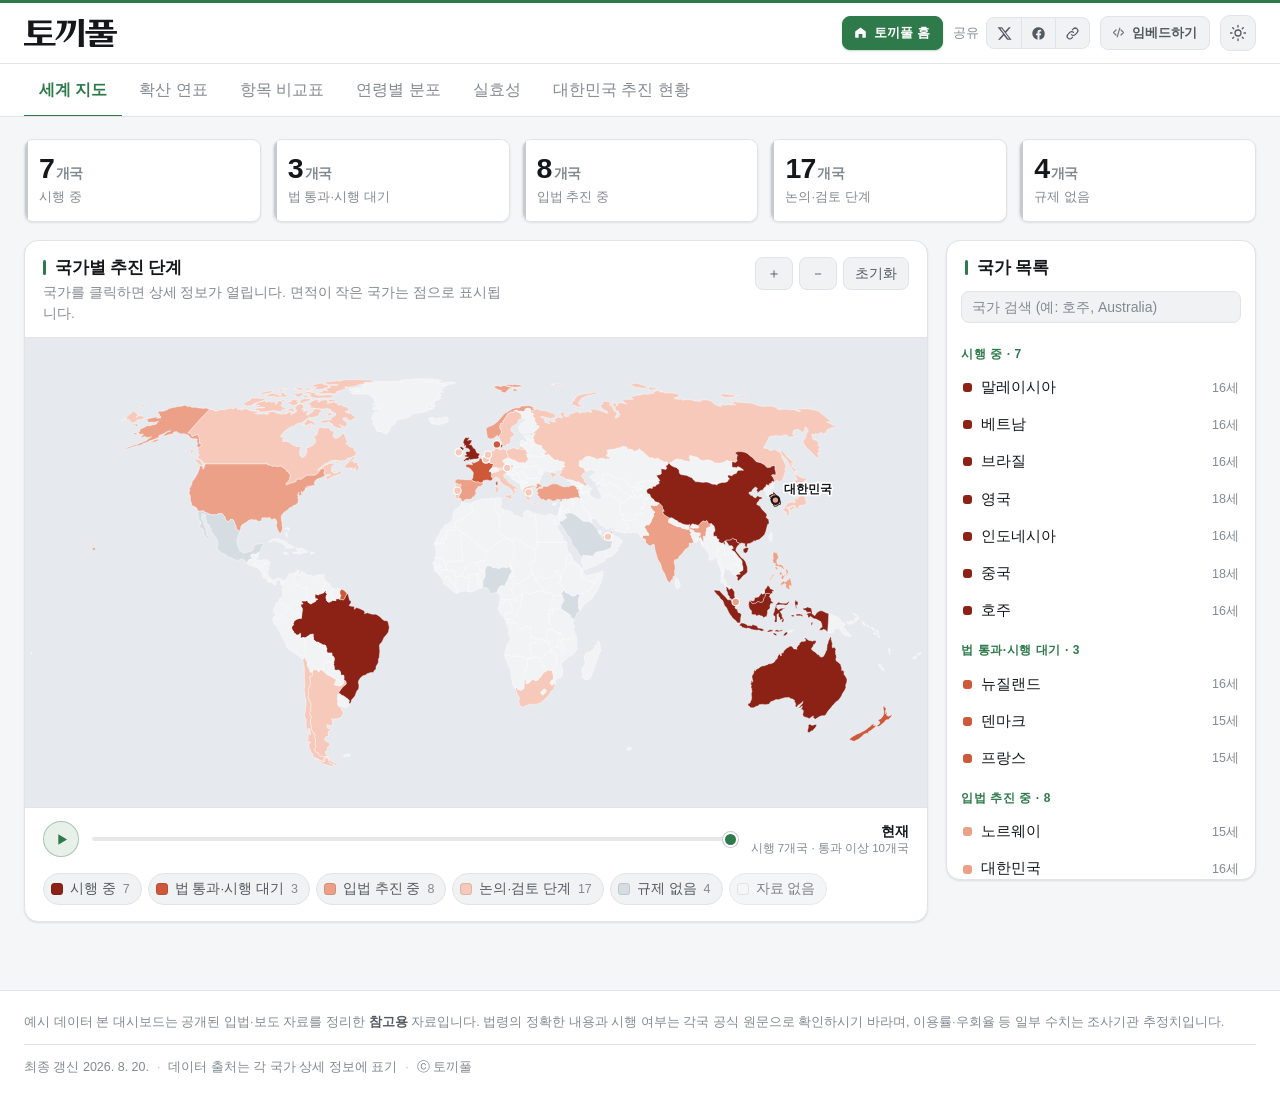
==== index.html @ 946ac2a4 "Initial commit" ====
<!doctype html>
<html lang="ko" data-theme="auto">
<head>
<meta charset="utf-8">
<meta name="viewport" content="width=device-width, initial-scale=1, viewport-fit=cover">
<title>SNS 금지법 전 세계 추진 현황 · 토끼풀</title>
<meta name="description" content="청소년 소셜미디어 이용 규제(SNS 금지법)의 국가별 추진 현황을 지도·연표·비교표로 정리한 인터랙티브 대시보드">
<link rel="icon" type="image/jpeg" href="assets/favicon.jpeg">
<link rel="apple-touch-icon" href="assets/favicon.jpeg">
<link rel="stylesheet" href="css/style.css?v=1">
<script>
/* 화면 깜빡임 방지 — 첫 페인트 전에 임베드·테마 속성을 결정합니다. */
(function(){
  var p = new URLSearchParams(location.search), r = document.documentElement;
  if (p.get('embed') === '1' || p.has('tab') || p.has('tabs')) {
    r.setAttribute('data-embed','');
    if (p.has('country')) r.setAttribute('data-embed-view','country');
  }
  var t = p.get('theme');
  if (t === 'light' || t === 'dark') r.setAttribute('data-theme', t);
  else { try { var sv = localStorage.getItem('snsban:theme'); if (sv) r.setAttribute('data-theme', sv); } catch(e){} }
})();
</script>
</head>
<body>

<!-- ───────────────── 헤더: 로고 + 디스클레이머만 ───────────────── -->
<header class="site-header">
  <div class="header-inner">
    <a class="brand" href="./" aria-label="토끼풀 홈">
      <!-- logo:start -->
        <svg class="brand-logo" viewBox="0 0 339.73 102.37" fill="currentColor" role="img" aria-label="토끼풀" focusable="false">
<path d="M120.83,6.29h36.46c-.08,2-.28,4.42-.59,7.28-.31,2.86-.67,5.37-1.06,7.55-.31,2.27-.76,4.67-1.35,7.21-.59,2.54-1.28,4.99-2.06,7.35-.79,2.54-1.75,4.99-2.88,7.35-1.14,2.36-2.25,4.44-3.35,6.26-1.25,2-2.65,3.97-4.17,5.92-1.53,1.95-2.96,3.61-4.29,4.97-1.33,1.45-2.86,2.99-4.59,4.63-1.72,1.63-3.37,3.08-4.94,4.35-1.49,1.18-3.27,2.61-5.35,4.28-2.08,1.68-4.02,3.15-5.82,4.42l-2.47-3.67c1.25-1.36,2.51-2.86,3.76-4.49,1.25-1.63,2.39-3.08,3.41-4.35,1.02-1.36,2.02-2.81,3-4.35.98-1.54,1.98-3.13,3-4.76,1.02-1.81,2-3.76,2.94-5.85.94-2.09,1.72-3.85,2.35-5.31.63-1.54,1.18-3.13,1.65-4.76.47-1.63.9-3.31,1.29-5.03.39-1.54.72-3.17,1-4.9.27-1.72.49-3.26.65-4.63.16-1.54.31-3.15.47-4.83.16-1.68.27-3.29.35-4.83h-17.4V6.29ZM158.93,6.29h32.22c-.16,2.63-.43,5.56-.82,8.77-.39,3.22-.79,6.05-1.18,8.5-.55,2.99-1.22,6.03-2,9.11-.78,3.08-1.57,5.62-2.35,7.62-.94,2.72-2.02,5.33-3.23,7.82-1.22,2.5-2.41,4.74-3.59,6.73-1.33,2.27-2.92,4.6-4.76,7.01-1.84,2.4-3.55,4.47-5.12,6.19-1.8,1.82-3.59,3.54-5.35,5.17-1.76,1.63-3.51,3.18-5.23,4.63-1.8,1.45-3.71,2.97-5.7,4.56-2,1.59-3.78,2.88-5.35,3.88l-2.71-3.95c1.25-1.27,2.59-2.77,4-4.49,1.41-1.72,2.66-3.27,3.76-4.63,1.1-1.45,2.21-3.01,3.35-4.69,1.14-1.68,2.21-3.38,3.23-5.1,1.02-1.63,2.18-3.72,3.47-6.26,1.29-2.54,2.37-4.81,3.23-6.8.71-1.72,1.53-3.99,2.47-6.8.94-2.81,1.61-5.08,2-6.8.39-1.72.8-3.83,1.23-6.33.43-2.49.69-4.33.76-5.51.16-1.18.27-2.56.35-4.15.08-1.59.16-3.15.24-4.69h-12.94V6.29ZM200.44,75.63c.08-8.2.12-16.35.12-24.45s-.04-16.25-.12-24.45c-.08-8.2-.2-16.54-.35-25.02V0h18.82v1.72c-.16,8.48-.28,16.82-.35,25.02-.08,8.2-.12,16.35-.12,24.45s.04,16.25.12,24.45c.08,8.2.19,16.54.35,25.02v1.72h-18.82v-1.72c.16-8.48.27-16.82.35-25.02Z"/>
  <path d="M115.2,87.31v9.75H0v-9.75h47.76v-1.62c.08-1.08.14-2.71.18-4.87.04-2.17.06-3.93.06-5.28s-.02-2.66-.06-3.93c-.04-1.26-.1-2.44-.18-3.52v-1.62h-25.08c-1.04,0-2.04-.16-3-.47-.96-.32-1.76-.65-2.4-1.02-.56-.45-1.08-1.06-1.56-1.83-.48-.77-.68-1.74-.6-2.91.08-2.07.16-6.34.24-12.79.08-6.45.12-11.39.12-14.83s-.04-8.24-.12-14.15c-.08-5.91-.16-9.68-.24-11.3v-1.35h85.68v9.75H34.8v14.89h65.04v9.48H34.8v16.79h67.68v9.75h-35.52v1.62c-.08,1.08-.14,2.26-.18,3.52-.04,1.27-.06,2.57-.06,3.93s.02,3.11.06,5.28c.04,2.17.1,3.79.18,4.87v1.62h48.24Z"/>
  <path d="M326.54,28.89h-15.12c-.08-1.59-.14-3.13-.18-4.63-.04-1.49-.06-2.9-.06-4.21s.02-2.55.06-3.72c.04-1.17.1-2.5.18-4h14.16V3.09h-86.88v9.25h14.16c.08,1.5.14,2.83.18,4,.04,1.17.06,2.41.06,3.72s-.02,2.71-.06,4.21c-.04,1.5-.1,3.04-.18,4.63h-15.12v9.25h88.8v-9.25ZM292.15,24.26c-.04,1.5-.1,3.04-.18,4.63h-19.68c-.08-1.59-.14-3.13-.18-4.63-.04-1.49-.06-2.9-.06-4.21s.02-2.55.06-3.72c.04-1.17.1-2.5.18-4h19.68c.08,1.5.14,2.83.18,4,.04,1.17.06,2.41.06,3.72s-.02,2.71-.06,4.21Z"/>
  <path d="M339.73,53.85v-9.53h-115.2v9.53h47.52v7.57h-32.52v9.25h64.92v6.17h-64.32v1.4c.08,1.59.14,3.32.18,5.19.04,1.87.06,3.37.06,4.49s-.02,2.36-.06,3.72c-.04,1.36-.1,2.78-.18,4.28-.08,1.12.08,2.1.48,2.95.4.84.92,1.54,1.56,2.1.64.47,1.4.82,2.28,1.05.88.23,1.68.35,2.4.35h79.68v-9.54h-66.72v-7.01h64.32v-1.4c-.08-1.87-.14-3.9-.18-6.1-.04-2.2-.06-3.9-.06-5.12,0-1.31.02-2.92.06-4.84.04-1.91.1-3.76.18-5.54v-1.4h-32.4v-7.57h48Z"/>
</svg>
        <!-- logo:end -->
    </a>

    <div class="header-tools">
      <a class="header-action" id="homeLink" href="#" target="_blank" rel="noopener" title="토끼풀 홈페이지">
        <svg viewBox="0 0 24 24" aria-hidden="true"><path d="M3.5 10.5 12 4l8.5 6.5V19a1.5 1.5 0 0 1-1.5 1.5h-4v-6h-6v6H5A1.5 1.5 0 0 1 3.5 19v-8.5Z"/></svg>
        토끼풀 홈
      </a>
      <div class="header-share" id="headerShare"></div>
      <a class="header-action" id="embedLink" href="embed.html" title="기사에 넣을 임베드 코드 만들기">
        <svg viewBox="0 0 24 24" aria-hidden="true"><path d="M8 8 4 12l4 4M16 8l4 4-4 4M14 5l-4 14"/></svg>
        임베드하기
      </a>
      <button class="theme-toggle" id="themeToggle" type="button" aria-label="밝게/어둡게 전환" title="밝게/어둡게 전환">
        <svg viewBox="0 0 24 24" aria-hidden="true"><path class="ico-sun" d="M12 4V2m0 20v-2m8-8h2M2 12h2m13.66-5.66 1.41-1.41M4.93 19.07l1.41-1.41m11.32 0 1.41 1.41M4.93 4.93l1.41 1.41M16 12a4 4 0 1 1-8 0 4 4 0 0 1 8 0Z"/><path class="ico-moon" d="M20 14.5A8 8 0 0 1 9.5 4 8.5 8.5 0 1 0 20 14.5Z"/></svg>
      </button>
    </div>
  </div>
</header>

<!-- ───────────────── 탭 6개 ───────────────── -->
<nav class="tabs" role="tablist" aria-label="주요 보기">
  <div class="tabs-inner">
    <button class="tab is-active" role="tab" aria-selected="true"  aria-controls="panel-map"      id="tab-map"      data-tab="map">세계 지도</button>
    <button class="tab" role="tab" aria-selected="false" aria-controls="panel-timeline" id="tab-timeline" data-tab="timeline">확산 연표</button>
    <button class="tab" role="tab" aria-selected="false" aria-controls="panel-table"    id="tab-table"    data-tab="table">항목 비교표</button>
    <button class="tab" role="tab" aria-selected="false" aria-controls="panel-age"      id="tab-age"      data-tab="age">연령별 분포</button>
    <button class="tab" role="tab" aria-selected="false" aria-controls="panel-efficacy" id="tab-efficacy" data-tab="efficacy">실효성</button>
    <button class="tab" role="tab" aria-selected="false" aria-controls="panel-korea"    id="tab-korea"    data-tab="korea">대한민국 추진 현황</button>
  </div>
</nav>

<main id="main">

  <!-- 1. 세계 지도 -->
  <section class="panel is-active" id="panel-map" role="tabpanel" aria-labelledby="tab-map">
    <div class="stat-row" id="mapStats"></div>

    <div class="map-layout">
      <div class="card map-card">
        <div class="card-head">
          <div>
            <h2 class="card-title">국가별 추진 단계</h2>
            <p class="card-sub">국가를 클릭하면 상세 정보가 열립니다. 면적이 작은 국가는 점으로 표시됩니다.</p>
          </div>
          <div class="map-tools">
            <button class="btn-ghost" id="mapZoomIn"  type="button" aria-label="확대">＋</button>
            <button class="btn-ghost" id="mapZoomOut" type="button" aria-label="축소">－</button>
            <button class="btn-ghost" id="mapReset"   type="button">초기화</button>
          </div>
        </div>
        <div class="map-wrap" id="mapWrap">
          <svg id="worldMap" role="img" aria-label="SNS 규제 추진 현황 세계 지도"></svg>
          <div class="map-tooltip" id="mapTooltip" hidden></div>
          <div class="map-loading" id="mapLoading">지도를 불러오는 중…</div>
        </div>
        <div class="map-player" id="mapPlayer" hidden>
          <button class="play-btn" id="mapPlay" type="button" aria-label="확산 과정 재생">
            <svg class="ico-play" viewBox="0 0 24 24" aria-hidden="true"><path d="M8 5.5v13l11-6.5z"/></svg>
            <svg class="ico-pause" viewBox="0 0 24 24" aria-hidden="true"><path d="M8 5.5h3.2v13H8zM12.8 5.5H16v13h-3.2z"/></svg>
          </button>
          <input type="range" id="mapTime" min="0" max="1" step="1" value="1" aria-label="시점 이동">
          <div class="map-time">
            <span class="map-time-label" id="mapTimeLabel"></span>
            <span class="map-time-count" id="mapTimeCount"></span>
          </div>
        </div>
        <div class="legend" id="mapLegend"></div>
      </div>

      <aside class="card side-card">
        <div class="card-head"><h2 class="card-title">국가 목록</h2></div>
        <div class="side-search">
          <input type="search" id="countrySearch" placeholder="국가 검색 (예: 호주, Australia)" aria-label="국가 검색">
        </div>
        <div class="side-list" id="countryList"></div>
      </aside>
    </div>
  </section>

  <!-- 2. 확산 연표 -->
  <section class="panel" id="panel-timeline" role="tabpanel" aria-labelledby="tab-timeline" hidden>
    <div class="card">
      <div class="card-head">
        <div>
          <h2 class="card-title">확산 연표</h2>
          <p class="card-sub">항목을 클릭하면 해당 국가의 상세 정보가 열립니다.</p>
        </div>
        <div class="filter-chips" id="timelineFilters"></div>
      </div>
      <div class="timeline" id="timelineList"></div>
    </div>
  </section>

  <!-- 3. 항목 비교표 -->
  <section class="panel" id="panel-table" role="tabpanel" aria-labelledby="tab-table" hidden>
    <div class="card">
      <div class="card-head">
        <div>
          <h2 class="card-title">항목 비교표</h2>
          <p class="card-sub">열 제목을 클릭하면 정렬됩니다. 행을 클릭하면 상세 정보가 열립니다.</p>
        </div>
        <div class="table-tools">
          <input type="search" id="tableSearch" placeholder="검색" aria-label="표 검색">
          <select id="tableContinent" aria-label="대륙 필터"></select>
          <select id="tableStatus" aria-label="추진 상황 필터"></select>
          <button class="btn-ghost" id="csvExport" type="button">CSV 내려받기</button>
        </div>
      </div>
      <div class="table-scroll">
        <table class="cmp-table" id="cmpTable">
          <thead></thead><tbody></tbody>
        </table>
      </div>
      <p class="table-foot" id="tableFoot"></p>
    </div>
  </section>

  <!-- 4. 연령별 분포 -->
  <section class="panel" id="panel-age" role="tabpanel" aria-labelledby="tab-age" hidden>
    <div class="card">
      <div class="card-head">
        <div>
          <h2 class="card-title">연령 기준별 국가 분포</h2>
          <p class="card-sub">각 국가가 채택(또는 추진)하는 최소 연령 기준. 칸의 색은 추진 단계이며, 클릭하면 상세 정보가 열립니다.</p>
        </div>
      </div>
      <div class="age-scroll"><div class="age-stack" id="ageStack"></div></div>
      <div class="legend" id="ageLegend"></div>
    </div>
  </section>

  <!-- 5. 실효성 -->
  <section class="panel" id="panel-efficacy" role="tabpanel" aria-labelledby="tab-efficacy" hidden>
    <div class="grid-2">
      <div class="card">
        <div class="card-head">
          <div>
            <h2 class="card-title">규제 대상 연령대의 우회 이용 추정 비율</h2>
            <p class="card-sub">VPN·연령 허위 입력·타인 계정 등으로 규제를 우회해 계속 이용하는 비율(설문 추정)</p>
          </div>
        </div>
        <div class="chart-wrap chart-bypass"><svg id="bypassChart" role="img" aria-label="국가별 우회 이용 비율"></svg></div>
      </div>
      <div class="card">
        <div class="card-head">
          <div>
            <h2 class="card-title">시행 전후 이용률 변화</h2>
            <p class="card-sub">규제 대상 연령대의 SNS 이용률(%). 왼쪽 점이 시행 전, 오른쪽 점이 시행 후.</p>
          </div>
        </div>
        <div class="chart-wrap chart-dumbbell"><svg id="dumbbellChart" role="img" aria-label="시행 전후 이용률 변화"></svg></div>
      </div>
    </div>
    <div class="card">
      <div class="card-head"><div><h2 class="card-title">집행 실적과 쟁점</h2></div></div>
      <div class="kv-cards" id="efficacyCards"></div>
    </div>
  </section>

  <!-- 6. 대한민국 추진 현황 -->
  <section class="panel" id="panel-korea" role="tabpanel" aria-labelledby="tab-korea" hidden>
    <div class="stat-row" id="koreaStats"></div>

    <div class="card">
      <div class="card-head">
        <div><h2 class="card-title">발의 법안 현황</h2><p class="card-sub">국회 의안정보시스템 기준. 단계 막대는 진행 정도를 나타냅니다.</p></div>
      </div>
      <div class="bill-list" id="koreaBills"></div>
    </div>

    <div class="grid-2">
      <div class="card">
        <div class="card-head"><div><h2 class="card-title">연령대별 SNS 이용률</h2><p class="card-sub">주 1회 이상 이용 기준(%)</p></div></div>
        <div class="chart-wrap chart-korea-usage"><svg id="koreaUsageChart" role="img" aria-label="연령대별 SNS 이용률"></svg></div>
      </div>
      <div class="card">
        <div class="card-head"><div><h2 class="card-title">여론조사</h2><p class="card-sub">청소년 SNS 이용 제한 도입에 대한 찬반</p></div></div>
        <div class="poll-list" id="koreaPolls"></div>
      </div>
    </div>

    <div class="card">
      <div class="card-head"><div><h2 class="card-title">주요 쟁점</h2></div></div>
      <div class="kv-cards" id="koreaIssues"></div>
    </div>
  </section>

</main>

<footer class="site-footer">
  <div class="footer-inner">
    <p class="disclaimer" role="note">
      <span class="disclaimer-tag" id="dataModeBadge">예시 데이터</span>
      <span id="disclaimerText">본 대시보드는 공개된 입법·보도 자료를 정리한 <b>참고용</b> 자료입니다. 법령의 정확한 내용과 시행 여부는 각국 공식 원문으로 확인하시기 바라며, 이용률·우회율 등 일부 수치는 조사기관 추정치입니다.</span>
    </p>
    <div class="footer-meta">
      <span id="footerUpdated"></span>
      <span class="footer-sep">·</span>
      <span>데이터 출처는 각 국가 상세 정보에 표기</span>
      <span class="footer-sep">·</span>
      <span>ⓒ 토끼풀</span>
    </div>
  </div>
</footer>

<!-- ───────────────── 국가 상세 팝업 ───────────────── -->
<div class="modal-backdrop" id="modalBackdrop" hidden>
  <div class="modal" role="dialog" aria-modal="true" aria-labelledby="modalCountry" id="modal">
    <button class="modal-close" id="modalClose" type="button" aria-label="닫기">✕</button>
    <div class="modal-body" id="modalBody"></div>
  </div>
</div>

<script src="vendor/d3.v7.min.js"></script>
<script src="vendor/topojson-client.min.js"></script>
<script src="js/config.js?v=1"></script>
<script src="js/sample-data.js?v=1"></script>
<script src="js/util.js?v=1"></script>
<script src="js/share.js?v=1"></script>
<script src="js/embed.js?v=1"></script>
<script src="js/data.js?v=1"></script>
<script src="js/charts.js?v=1"></script>
<script src="js/modal.js?v=1"></script>
<script src="js/tab-map.js?v=1"></script>
<script src="js/tab-timeline.js?v=1"></script>
<script src="js/tab-table.js?v=1"></script>
<script src="js/tab-age.js?v=1"></script>
<script src="js/tab-efficacy.js?v=1"></script>
<script src="js/tab-korea.js?v=1"></script>
<script src="js/app.js?v=1"></script>
</body>
</html>
---- css/style.css ----
/* ===========================================================
   토끼풀 · SNS 금지법 전 세계 추진 현황 대시보드
   =========================================================== */

/* ---------- 토큰 (라이트) ----------
   중성 회색 바탕 + 클로버 그린 강조 + 붉은 계열 순서형 램프 */
:root{
  --bg:#F4F6F7;
  --surface:#FFFFFF;
  --surface-2:#F0F2F4;
  --surface-3:#E4E8EB;
  --border:#E0E4E8;
  --border-strong:#C5CBD1;
  --text:#15181B;
  --text-2:#525A61;
  --text-3:#828A91;
  --accent:#2F7A4B;          /* 토끼풀 그린 */
  --accent-soft:#E7F1EA;
  --focus:#2F7A4B;
  --shadow-sm:0 1px 2px rgba(16,20,24,.05), 0 1px 3px rgba(16,20,24,.05);
  --shadow-md:0 4px 12px rgba(16,20,24,.08), 0 2px 4px rgba(16,20,24,.05);
  --shadow-lg:0 24px 60px rgba(16,20,24,.20), 0 4px 12px rgba(16,20,24,.10);

  /* 추진 단계 순서형 램프 (연함 → 진함) */
  --st-none:#D6DDE2;
  --st-debate:#F6C9BA;
  --st-bill:#ECA087;
  --st-passed:#CD583A;
  --st-enforced:#8C2216;
  --st-nodata:#F1F3F5;

  --st-none-ink:#4B535A;
  --st-debate-ink:#7B2E1B;
  --st-bill-ink:#3B1206;
  --st-passed-ink:#FFFFFF;
  --st-enforced-ink:#FFFFFF;

  /* 여론조사 막대 — 찬반을 붉은색/회색으로 구분 */
  --poll-pro:#CD583A;      --poll-pro-ink:#FFFFFF;
  --poll-con:#A7B0B7;      --poll-con-ink:#15181B;

  --map-stroke:#FFFFFF;
  --map-sea:#E6EAEE;
  --grid:#E3E7EA;

  --ok:#2F7A4B;
  --warn:#B0563A;
  --bad:#AE3624;

  --radius:14px;
  --radius-sm:9px;
  --maxw:1440px;
  --font:-apple-system, BlinkMacSystemFont, "Pretendard", "Apple SD Gothic Neo",
         "Noto Sans KR", "Malgun Gothic", Segoe UI, Roboto, sans-serif;
  --mono:ui-monospace, SFMono-Regular, "SF Mono", Menlo, monospace;
}

/* ---------- 토큰 (다크) ---------- */
@media (prefers-color-scheme: dark){
  :root:not([data-theme="light"]){
    --bg:#101215;
    --surface:#181B1E;
    --surface-2:#1F2327;
    --surface-3:#282D32;
    --border:#2F353A;
    --border-strong:#434A50;
    --text:#EDEFF1;
    --text-2:#AAB2B9;
    --text-3:#798188;
    --accent:#6FC08A;
    --accent-soft:#17281D;
    --focus:#6FC08A;
    --shadow-sm:0 1px 2px rgba(0,0,0,.4);
    --shadow-md:0 4px 14px rgba(0,0,0,.45);
    --shadow-lg:0 24px 60px rgba(0,0,0,.6);

    --st-none:#363D43;
    --st-debate:#7C3B2C;
    --st-bill:#A75440;
    --st-passed:#D46A4C;
    --st-enforced:#F0705A;
    --st-nodata:#1D2126;

    --st-none-ink:#C4CAD0;
    --st-debate-ink:#F7D8CD;
    --st-bill-ink:#1B0A05;
    --st-passed-ink:#1C0B05;
    --st-enforced-ink:#210C07;

    --poll-pro:#D46A4C;      --poll-pro-ink:#1C0B05;
    --poll-con:#5C666E;      --poll-con-ink:#EDEFF1;

    --map-stroke:#101215;
    --map-sea:#14181B;
    --grid:#2A3036;

    --ok:#6FC08A;
    --warn:#E0866B;
    --bad:#EE7A63;
  }
}
:root[data-theme="dark"]{
  --bg:#101215; --surface:#181B1E; --surface-2:#1F2327; --surface-3:#282D32;
  --border:#2F353A; --border-strong:#434A50;
  --text:#EDEFF1; --text-2:#AAB2B9; --text-3:#798188;
  --accent:#6FC08A; --accent-soft:#17281D; --focus:#6FC08A;
  --shadow-sm:0 1px 2px rgba(0,0,0,.4);
  --shadow-md:0 4px 14px rgba(0,0,0,.45);
  --shadow-lg:0 24px 60px rgba(0,0,0,.6);
  --st-none:#363D43; --st-debate:#7C3B2C; --st-bill:#A75440; --st-passed:#D46A4C; --st-enforced:#F0705A; --st-nodata:#1D2126;
  --st-none-ink:#C4CAD0; --st-debate-ink:#F7D8CD; --st-bill-ink:#1B0A05; --st-passed-ink:#1C0B05; --st-enforced-ink:#210C07;
  --poll-pro:#D46A4C; --poll-pro-ink:#1C0B05;
  --poll-con:#5C666E; --poll-con-ink:#EDEFF1;
  --map-stroke:#101215; --map-sea:#14181B; --grid:#2A3036;
  --ok:#6FC08A; --warn:#E0866B; --bad:#EE7A63;
}


/* ---------- 기본 ---------- */
*,*::before,*::after{box-sizing:border-box}
[hidden]{display:none !important}
html{-webkit-text-size-adjust:100%}
body{
  margin:0; background:var(--bg); color:var(--text);
  font-family:var(--font); font-size:16.5px; line-height:1.6;
  -webkit-font-smoothing:antialiased; text-rendering:optimizeLegibility;
}
h1,h2,h3,h4{margin:0; font-weight:650; letter-spacing:-.01em; line-height:1.3}
p{margin:0}
button{font:inherit; color:inherit}
a{color:var(--accent); text-underline-offset:3px}
:focus-visible{outline:2px solid var(--focus); outline-offset:2px; border-radius:4px}
::selection{background:var(--accent-soft); color:var(--text)}

/* ---------- 헤더 ---------- */
.site-header{
  background:var(--surface); border-bottom:1px solid var(--border);
  border-top:3px solid var(--accent);          /* 토끼풀 시그니처 */
  position:sticky; top:0; z-index:60;
}
.header-inner{
  max-width:var(--maxw); margin:0 auto; padding:12px 24px;
  display:flex; align-items:center; gap:16px;
}
.brand{display:flex; align-items:center; gap:9px; text-decoration:none; color:var(--text); flex:0 0 auto}
.brand-logo{height:28px; width:auto; display:block; color:var(--text)}

.header-tools{margin-left:auto; display:flex; align-items:center; gap:10px; flex-wrap:wrap}
.header-share{display:inline-flex; align-items:center; gap:7px}
.header-action{
  display:inline-flex; align-items:center; gap:6px;
  color:var(--text-2); text-decoration:none; font-size:13px; font-weight:620;
  background:var(--surface-2); border:1px solid var(--border); border-radius:8px;
  padding:6px 12px 6px 10px; white-space:nowrap;
}
.header-action:hover{
  background:var(--accent-soft); color:var(--accent);
  border-color:color-mix(in srgb, var(--accent) 35%, transparent);
}
.header-action svg{
  width:15px; height:15px; flex:0 0 auto; fill:none; stroke:currentColor;
  stroke-width:1.9; stroke-linecap:round; stroke-linejoin:round; opacity:.8;
}
.header-action:hover svg{opacity:1}
/* 토끼풀 홈 — 헤더의 주 버튼 */
#homeLink{
  background:var(--accent); border-color:var(--accent); color:#fff; font-weight:700;
  box-shadow:0 1px 2px color-mix(in srgb, var(--accent) 30%, transparent);
}
#homeLink svg{fill:currentColor; stroke:none; opacity:1}
#homeLink:hover{
  background:color-mix(in srgb, var(--accent) 86%, #000);
  border-color:color-mix(in srgb, var(--accent) 86%, #000);
  color:#fff;
}
:root[data-theme="dark"] #homeLink{color:#0C1A11}
:root[data-theme="dark"] #homeLink:hover{
  background:color-mix(in srgb, var(--accent) 82%, #fff);
  border-color:color-mix(in srgb, var(--accent) 82%, #fff); color:#0C1A11;
}
@media (prefers-color-scheme: dark){
  :root:not([data-theme="light"]) #homeLink{color:#0C1A11}
  :root:not([data-theme="light"]) #homeLink:hover{
    background:color-mix(in srgb, var(--accent) 82%, #fff);
    border-color:color-mix(in srgb, var(--accent) 82%, #fff); color:#0C1A11;
  }
}

/* 공유 버튼 (헤더 · 국가 팝업 공용) — 한 묶음으로 붙여서 표시 */
.share-label{font-size:12.5px; color:var(--text-3)}
.share-group{
  display:inline-flex; align-items:stretch; overflow:hidden;
  border:1px solid var(--border); border-radius:8px; background:var(--surface-2);
}
.share-btn{
  width:34px; height:30px; padding:0; flex:0 0 auto;
  display:grid; place-items:center; cursor:pointer; text-decoration:none;
  border:0; border-radius:0; background:transparent; color:var(--text-2);
}
.share-btn + .share-btn{border-left:1px solid var(--border)}
.share-btn svg{width:15px; height:15px; display:block}
.share-btn:hover{background:var(--accent-soft); color:var(--accent)}
.share-btn.is-done{background:var(--accent-soft); color:var(--accent)}

.theme-toggle{
  flex:0 0 auto; width:36px; height:36px; border-radius:10px;
  background:var(--surface-2); border:1px solid var(--border); cursor:pointer;
  display:grid; place-items:center; color:var(--text-2);
}
.theme-toggle:hover{background:var(--surface-3); color:var(--text)}
.theme-toggle svg{width:18px; height:18px; fill:none; stroke:currentColor; stroke-width:1.7; stroke-linecap:round; stroke-linejoin:round}
.ico-moon{display:none}
:root[data-theme="dark"] .ico-sun{display:none}
:root[data-theme="dark"] .ico-moon{display:block}
@media (prefers-color-scheme: dark){
  :root:not([data-theme="light"]) .ico-sun{display:none}
  :root:not([data-theme="light"]) .ico-moon{display:block}
}

/* ---------- 탭 ---------- */
.tabs{
  background:var(--surface); border-bottom:1px solid var(--border);
  position:sticky; top:var(--header-h, 58px); z-index:55;
}
.tabs-inner{
  max-width:var(--maxw); margin:0 auto; padding:0 24px;
  display:flex; gap:2px; overflow-x:auto; scrollbar-width:none;
}
.tabs-inner::-webkit-scrollbar{display:none}
.tab{
  appearance:none; background:none; border:0; cursor:pointer; white-space:nowrap;
  padding:13px 15px 12px; font-size:16px; font-weight:550; color:var(--text-3);
  border-bottom:2.5px solid transparent; margin-bottom:-1px; transition:color .12s;
}
.tab:hover{color:var(--text-2)}
.tab.is-active{color:var(--accent); border-bottom-color:var(--accent); font-weight:700}

/* ---------- 레이아웃 ---------- */
main{max-width:var(--maxw); margin:0 auto; padding:22px 24px 60px}
.panel{display:none; animation:fade .18s ease}
.panel.is-active{display:block}
@keyframes fade{from{opacity:0; transform:translateY(3px)}to{opacity:1; transform:none}}

.card{
  background:var(--surface); border:1px solid var(--border); border-radius:var(--radius);
  box-shadow:var(--shadow-sm); margin-bottom:18px; overflow:hidden;
}
.card-head{
  display:flex; align-items:flex-start; justify-content:space-between; gap:16px; flex-wrap:wrap;
  padding:16px 18px 12px;
}
.card-title{font-size:17px; display:flex; align-items:center; gap:9px}
.card-title::before{
  content:""; flex:0 0 auto; width:3px; height:15px;
  background:var(--accent); border-radius:2px;
}
.card-sub{font-size:13.5px; color:var(--text-3); margin-top:3px; max-width:62ch}
.grid-2{display:grid; grid-template-columns:1fr 1fr; gap:18px}
@media (max-width:1000px){ .grid-2{grid-template-columns:1fr} }

/* ---------- 통계 행 ---------- */
.stat-row{display:grid; grid-template-columns:repeat(5,1fr); gap:12px; margin-bottom:18px}
@media (max-width:900px){ .stat-row{grid-template-columns:repeat(2,1fr)} }
.stat{
  background:var(--surface); border:1px solid var(--border); border-radius:var(--radius-sm);
  padding:13px 14px; box-shadow:var(--shadow-sm); position:relative; overflow:hidden;
}
.stat::before{content:""; position:absolute; left:0; top:0; bottom:0; width:3px; background:var(--stat-c, var(--border-strong))}
.stat-num{font-size:28.5px; font-weight:700; letter-spacing:-.03em; line-height:1.1; font-variant-numeric:tabular-nums}
.stat-num small{font-size:14px; font-weight:600; color:var(--text-3); margin-left:2px}
.stat-label{font-size:13px; color:var(--text-3); margin-top:3px}

/* ---------- 지도 ---------- */
.map-layout{display:grid; grid-template-columns:minmax(0,1fr) 310px; gap:18px; align-items:start}
@media (max-width:1080px){ .map-layout{grid-template-columns:1fr} }
.map-card{margin-bottom:0}
.map-tools{display:flex; gap:6px}
.btn-ghost{
  appearance:none; background:var(--surface-2); border:1px solid var(--border);
  border-radius:8px; padding:5px 11px; font-size:13.5px; font-weight:550;
  color:var(--text-2); cursor:pointer;
}
.btn-ghost:hover{background:var(--surface-3); color:var(--text)}
.map-wrap{position:relative; background:var(--map-sea); border-top:1px solid var(--border); border-bottom:1px solid var(--border)}
#worldMap{display:block; width:100%; height:auto; cursor:grab; touch-action:none}
#worldMap:active{cursor:grabbing}
.country{stroke:var(--map-stroke); stroke-width:.4; transition:opacity .12s, fill .22s linear}
.country.clickable{cursor:pointer}
.country.clickable:hover{stroke:var(--text); stroke-width:1.1; opacity:.88}
.country.is-dim{opacity:.32}
.dot-marker{stroke:var(--map-stroke); stroke-width:1.2; cursor:pointer; transition:fill .22s linear}
.dot-marker:hover{stroke:var(--text)}
.country.is-home{stroke:var(--text); stroke-width:1.5; paint-order:stroke}
.dot-marker.is-home{stroke:var(--text); stroke-width:2.2}
.home-label{
  font-size:12px; font-weight:750; fill:var(--text); pointer-events:none;
  paint-order:stroke; stroke:var(--surface); stroke-width:3.4; stroke-linejoin:round;
}
.map-tooltip{
  position:absolute; pointer-events:none; z-index:20;
  background:var(--surface); border:1px solid var(--border-strong); border-radius:9px;
  box-shadow:var(--shadow-md); padding:8px 11px; font-size:13.5px; max-width:250px;
}
.map-tooltip .tt-name{font-weight:680; font-size:14.5px; margin-bottom:3px}
.map-tooltip .tt-row{color:var(--text-2); display:flex; gap:6px}
.map-tooltip .tt-row b{color:var(--text); font-weight:600}
.map-loading{position:absolute; inset:0; display:grid; place-items:center; color:var(--text-3); font-size:14px; background:var(--map-sea)}

/* 확산 재생 */
.map-player{
  display:flex; align-items:center; gap:13px;
  padding:13px 18px 4px;
}
.play-btn{
  flex:0 0 auto; width:36px; height:36px; border-radius:50%; cursor:pointer;
  border:1px solid color-mix(in srgb, var(--accent) 35%, transparent);
  background:var(--accent-soft); color:var(--accent);
  display:grid; place-items:center; padding:0;
}
.play-btn:hover{background:var(--accent); color:#fff}
:root[data-theme="dark"] .play-btn:hover{color:#0C1A11}
.play-btn svg{width:19px; height:19px; fill:currentColor; display:block}
.play-btn .ico-pause{display:none}
.map-player.is-playing .play-btn .ico-play{display:none}
.map-player.is-playing .play-btn .ico-pause{display:block}

#mapTime{
  flex:1 1 auto; min-width:0; height:4px; -webkit-appearance:none; appearance:none;
  background:var(--surface-3); border-radius:3px; cursor:pointer; margin:0;
}
#mapTime::-webkit-slider-thumb{
  -webkit-appearance:none; width:15px; height:15px; border-radius:50%;
  background:var(--accent); border:2px solid var(--surface); cursor:pointer;
  box-shadow:0 0 0 1px var(--border-strong);
}
#mapTime::-moz-range-thumb{
  width:13px; height:13px; border-radius:50%; background:var(--accent);
  border:2px solid var(--surface); cursor:pointer;
}
.map-time{flex:0 0 auto; text-align:right; line-height:1.35}
.map-time-label{display:block; font-size:14px; font-weight:750; font-variant-numeric:tabular-nums}
.map-time-count{display:block; font-size:11.5px; color:var(--text-3); font-variant-numeric:tabular-nums}
@media (max-width:620px){
  .map-player{flex-wrap:wrap; gap:10px}
  .map-time{flex:1 1 auto; text-align:left}
}

.legend{display:flex; flex-wrap:wrap; gap:6px; padding:12px 18px 16px}
.legend-item{
  display:inline-flex; align-items:center; gap:7px; font-size:13.5px; color:var(--text-2);
  background:var(--surface-2); border:1px solid var(--border); border-radius:999px;
  padding:4px 11px 4px 7px; cursor:pointer; user-select:none;
}
.legend-item:hover{border-color:var(--border-strong)}
.legend-item.is-off{opacity:.4}
.legend-swatch{width:12px; height:12px; border-radius:3.5px; flex:0 0 auto; border:1px solid rgba(0,0,0,.10)}
.legend-count{color:var(--text-3); font-variant-numeric:tabular-nums; font-size:12.5px}

/* ---------- 사이드 국가 목록 ---------- */
.side-card{margin-bottom:0; display:flex; flex-direction:column; max-height:640px}
.side-search{padding:0 14px 10px}
.side-search input, .table-tools input, .table-tools select{
  width:100%; background:var(--surface-2); border:1px solid var(--border); border-radius:8px;
  padding:7px 10px; font-size:14px; color:var(--text); font-family:inherit;
}
.side-search input::placeholder{color:var(--text-3)}
.side-list{overflow-y:auto; padding:0 8px 10px; flex:1 1 auto}
.side-group{padding:12px 6px 5px; font-size:12px; font-weight:700; letter-spacing:.05em; color:var(--accent); text-transform:uppercase}
.side-item{
  display:flex; align-items:center; gap:9px; width:100%; text-align:left;
  background:none; border:0; border-radius:8px; padding:7px 8px; cursor:pointer; font-size:14.5px;
}
.side-item:hover{background:var(--surface-2)}
.side-dot{width:9px; height:9px; border-radius:3px; flex:0 0 auto}
.side-name{flex:1 1 auto; min-width:0; overflow:hidden; text-overflow:ellipsis; white-space:nowrap}
.side-age{font-size:12.5px; color:var(--text-3); font-variant-numeric:tabular-nums; flex:0 0 auto}

/* ---------- 뱃지 ---------- */
.badge{
  display:inline-block; padding:2px 9px; border-radius:999px;
  font-size:12.5px; font-weight:650; white-space:nowrap; line-height:1.5;
}
.badge[data-status="enforced"]{background:var(--st-enforced); color:var(--st-enforced-ink)}
.badge[data-status="passed"]  {background:var(--st-passed);   color:var(--st-passed-ink)}
.badge[data-status="bill"]    {background:var(--st-bill);     color:var(--st-bill-ink)}
.badge[data-status="debate"]  {background:var(--st-debate);   color:var(--st-debate-ink)}
.badge[data-status="none"]    {background:var(--st-none);     color:var(--st-none-ink)}

/* ---------- 연표 ---------- */
.filter-chips{display:flex; flex-wrap:wrap; gap:6px}
.chip{
  appearance:none; background:var(--surface-2); border:1px solid var(--border); border-radius:999px;
  padding:4px 12px; font-size:13.5px; font-weight:550; color:var(--text-2); cursor:pointer;
}
.chip:hover{border-color:var(--border-strong)}
.chip.is-on{background:var(--accent); border-color:var(--accent); color:#fff}
:root[data-theme="dark"] .chip.is-on{color:#0C1A11}
@media (prefers-color-scheme: dark){ :root:not([data-theme="light"]) .chip.is-on{color:#0C1A11} }

.timeline{padding:4px 18px 20px}
.tl-year{
  display:flex; align-items:center; gap:12px; margin:22px 0 12px;
  font-size:22px; font-weight:730; letter-spacing:-.02em;
}
.tl-year::after{content:""; flex:1 1 auto; height:1px; background:var(--border)}
.tl-year .tl-year-n{font-size:13px; font-weight:600; color:var(--text-3)}
.tl-items{position:relative; padding-left:26px}
.tl-items::before{
  content:""; position:absolute; left:6px; top:4px; bottom:4px; width:2px;
  background:linear-gradient(var(--accent), color-mix(in srgb, var(--accent) 22%, transparent));
  border-radius:1px; opacity:.55;
}
.tl-item{
  position:relative; display:block; width:100%; text-align:left; background:none;
  border:1px solid transparent; border-radius:10px; padding:9px 12px; margin-bottom:4px; cursor:pointer;
}
.tl-item:hover{background:var(--surface-2); border-color:var(--border)}
.tl-item::before{
  content:""; position:absolute; left:-25px; top:16px; width:11px; height:11px; border-radius:50%;
  background:var(--tl-c, var(--border-strong)); border:2.5px solid var(--surface);
}
.tl-head{display:flex; align-items:baseline; gap:10px; flex-wrap:wrap}
.tl-date{font-size:13px; color:var(--text-3); font-variant-numeric:tabular-nums; font-family:var(--mono); flex:0 0 auto}
.tl-country{font-weight:670; font-size:16px}
.tl-title{font-size:15.5px; color:var(--text)}
.tl-desc{font-size:14px; color:var(--text-2); margin-top:3px}
.tl-kind{
  font-size:11.5px; font-weight:700; padding:1px 7px; border-radius:5px;
  background:var(--surface-3); color:var(--text-2); letter-spacing:.02em;
}

/* ---------- 비교표 ---------- */
.table-tools{display:flex; gap:8px; flex-wrap:wrap; align-items:center}
.table-tools input{width:170px}
.table-tools select{width:auto; padding-right:26px; cursor:pointer}
.table-scroll{overflow-x:auto; border-top:1px solid var(--border)}
.cmp-table{width:100%; border-collapse:collapse; font-size:14px; min-width:1080px}
.cmp-table th{
  position:sticky; top:0; z-index:2; background:var(--surface-2); text-align:left;
  padding:9px 12px; font-size:12.5px; font-weight:700; color:var(--text-2);
  letter-spacing:.03em; border-bottom:1px solid var(--border); cursor:pointer; white-space:nowrap;
}
.cmp-table th:hover{color:var(--text)}
.cmp-table th .sort-ind{color:var(--accent); margin-left:3px; font-size:11.5px}
.cmp-table td{padding:10px 12px; border-bottom:1px solid var(--border); vertical-align:top; color:var(--text-2)}
.cmp-table td.c-name{color:var(--text); font-weight:620; white-space:nowrap}
.cmp-table td.c-num{font-variant-numeric:tabular-nums; white-space:nowrap}
.cmp-table td.c-nowrap{white-space:nowrap}
.cmp-table tbody tr{cursor:pointer}
.cmp-table tbody tr:hover td{background:var(--surface-2)}
.cell-wrap{display:block; max-width:290px}
.table-foot{padding:11px 18px; font-size:13px; color:var(--text-3)}
.mini-flag{margin-right:6px}

/* ---------- 연령 분포 ---------- */
.chart-wrap{padding:4px 12px 12px}
.chart-wrap svg{display:block; width:100%; height:auto; overflow:visible}
.axis-label{font-size:12px; fill:var(--text-3)}
.tick-text{font-size:12.5px; fill:var(--text-3)}
.tick-text-strong{font-size:13.5px; fill:var(--text-2); font-weight:600}
.grid-line{stroke:var(--grid); stroke-width:1}
.bar-value{font-size:12.5px; fill:var(--text-2); font-weight:650; font-variant-numeric:tabular-nums}

.age-scroll{overflow-x:auto; padding:0 18px}
.age-stack{
  display:grid; gap:12px; align-items:end; padding:10px 0 4px;
  grid-template-columns:repeat(var(--age-cols,6), minmax(104px,1fr));
  min-width:min(100%, 680px);
}
.age-col{display:flex; flex-direction:column; min-width:0}
.age-col-count{
  font-size:12px; color:var(--text-3); text-align:center; margin-bottom:7px;
  font-variant-numeric:tabular-nums;
}
.age-col-blocks{display:flex; flex-direction:column-reverse; gap:3px}
.age-block{
  appearance:none; border:0; border-radius:5px; cursor:pointer; width:100%;
  padding:7px 8px; font-size:12.5px; font-weight:620; line-height:1.35;
  text-align:center; white-space:nowrap; overflow:hidden; text-overflow:ellipsis;
  font-family:inherit;
}
.age-block:hover{outline:2px solid var(--text); outline-offset:-2px}
.age-block.is-home{
  outline:2.5px solid var(--text); outline-offset:-2.5px; font-weight:780;
}
.age-col-label{
  margin-top:10px; padding-top:10px; border-top:2px solid var(--border-strong);
  text-align:center; font-size:14px; font-weight:700;
}

/* ---------- 실효성 ---------- */
.kv-cards{display:grid; grid-template-columns:repeat(auto-fill,minmax(268px,1fr)); gap:13px; padding:4px 18px 20px}
.kv-card{background:var(--surface-2); border:1px solid var(--border); border-radius:var(--radius-sm); padding:13px 15px}
.kv-card h4{font-size:14.5px; margin-bottom:6px; display:flex; align-items:center; gap:7px}
.kv-card p{font-size:14px; color:var(--text-2); line-height:1.62}
.kv-card .kv-meta{font-size:12.5px; color:var(--text-3); margin-top:8px}
.kv-big{font-size:26px; font-weight:700; letter-spacing:-.02em; font-variant-numeric:tabular-nums; line-height:1.2}
.kv-card h4::before{
  content:""; width:6px; height:6px; border-radius:2px; background:var(--accent); flex:0 0 auto;
}
.kv-big small{font-size:14px; font-weight:600; color:var(--text-3)}

/* ---------- 대한민국 ---------- */
.bill-list{padding:2px 18px 18px; display:flex; flex-direction:column; gap:11px}
.bill{border:1px solid var(--border); border-radius:var(--radius-sm); padding:13px 15px; background:var(--surface-2)}
.bill-top{display:flex; align-items:baseline; gap:10px; flex-wrap:wrap; margin-bottom:5px}
.bill-name{font-size:15.5px; font-weight:660}
.bill-meta{font-size:13px; color:var(--text-3)}
.bill-sum{font-size:14px; color:var(--text-2); margin-bottom:11px}
.bill-steps{display:flex; gap:4px; align-items:center}
.bill-step{flex:1 1 0; text-align:center; font-size:11.5px; color:var(--text-3); position:relative}
.bill-step .bar{height:5px; border-radius:3px; background:var(--surface-3); margin-bottom:5px}
.bill-step.done .bar{background:var(--accent)}
.bill-step.done{color:var(--text-2); font-weight:600}
.bill-step.current .bar{background:var(--accent)}
.bill-step.current{color:var(--accent); font-weight:700}

.poll-list{padding:2px 18px 18px; display:flex; flex-direction:column; gap:14px}
.poll{border-bottom:1px solid var(--border); padding-bottom:13px}
.poll:last-child{border-bottom:0; padding-bottom:0}
.poll-q{font-size:14.5px; font-weight:620; margin-bottom:3px}
.poll-meta{font-size:12.5px; color:var(--text-3); margin-bottom:8px}
.poll-bar{display:flex; height:26px; border-radius:6px; overflow:hidden; background:var(--surface-3)}
.poll-seg{display:grid; place-items:center; font-size:12.5px; font-weight:700; min-width:0; overflow:hidden; white-space:nowrap}
.poll-seg.pro{background:var(--poll-pro); color:var(--poll-pro-ink)}
.poll-seg.con{background:var(--poll-con); color:var(--poll-con-ink)}
.poll-seg.neu{background:var(--surface-3); color:var(--text-3)}
.poll-legend{display:flex; gap:14px; margin-top:6px; font-size:12.5px; color:var(--text-3)}

/* ---------- 모달 ---------- */
.modal-backdrop{
  position:fixed; inset:0; z-index:200; background:rgba(10,13,16,.5);
  backdrop-filter:blur(3px); display:grid; place-items:center; padding:24px;
  animation:fade .14s ease;
}
.modal{
  background:var(--surface); border:1px solid var(--border); border-radius:18px;
  box-shadow:var(--shadow-lg); width:min(720px,100%); max-height:min(86vh,900px);
  overflow-y:auto; position:relative; animation:pop .18s cubic-bezier(.2,.8,.3,1);
}
@keyframes pop{from{opacity:0; transform:translateY(10px) scale(.985)}to{opacity:1; transform:none}}
.modal-close{
  position:sticky; float:right; top:14px; right:14px; margin:14px 14px 0 0; z-index:3;
  width:32px; height:32px; border-radius:9px; border:1px solid var(--border);
  background:var(--surface-2); color:var(--text-2); cursor:pointer; font-size:15.5px; line-height:1;
}
.modal-close:hover{background:var(--surface-3); color:var(--text)}
.modal-body{padding:26px 28px 28px}

.m-head{margin-bottom:20px; padding-right:40px}
.m-title{display:flex; align-items:center; gap:11px; flex-wrap:wrap}
.m-name{font-size:28.5px; font-weight:730; letter-spacing:-.025em}
.m-sub{font-size:13.5px; color:var(--text-3); margin-top:5px}
.m-share{display:flex; align-items:center; gap:5px; margin-top:13px; flex-wrap:wrap}
.m-share .share-label{font-size:11.5px; font-weight:700; letter-spacing:.05em;
  color:var(--text-3); text-transform:uppercase; margin-right:4px}
.m-share .share-btn{width:32px; height:27px}
.m-share .share-btn svg{width:14px; height:14px}
.m-sub .m-dot{margin:0 6px; opacity:.5}

.m-summary{
  font-size:16px; line-height:1.72; color:var(--text); margin:0 0 20px;
  padding-left:14px; border-left:3px solid var(--accent);
}

.m-status-bar{
  display:flex; align-items:center; gap:12px; padding:13px 15px; border-radius:11px;
  background:var(--surface-2); border:1px solid var(--border); margin-bottom:20px;
}
.m-status-swatch{width:5px; align-self:stretch; border-radius:3px; flex:0 0 auto}
.m-status-txt{flex:1 1 auto; min-width:0}
.m-status-lab{font-size:12px; font-weight:700; letter-spacing:.05em; color:var(--text-3); text-transform:uppercase}
.m-status-val{font-size:16.5px; font-weight:670; margin-top:1px}
.m-status-note{font-size:13.5px; color:var(--text-2); margin-top:3px}

.m-field{padding:14px 0; border-top:1px solid var(--border)}
.m-field:first-of-type{border-top:0; padding-top:0}
.m-label{
  font-size:12px; font-weight:700; letter-spacing:.05em; color:var(--text-3);
  text-transform:uppercase; margin-bottom:5px; display:flex; align-items:center; gap:6px;
}
.m-value{font-size:15.5px; color:var(--text); line-height:1.65}
.m-value.muted{color:var(--text-3)}
.m-value ul{margin:4px 0 0; padding-left:18px}
.m-value li{margin-bottom:3px}
.m-tags{display:flex; flex-wrap:wrap; gap:5px; margin-top:6px}
.m-tag{font-size:13px; background:var(--surface-2); border:1px solid var(--border); border-radius:6px; padding:2px 8px; color:var(--text-2)}
.m-usage{display:flex; align-items:center; gap:12px}
.m-usage-num{font-size:32.5px; font-weight:730; letter-spacing:-.03em; font-variant-numeric:tabular-nums; line-height:1}
.m-usage-num small{font-size:16.5px; font-weight:600; color:var(--text-3)}
.m-usage-bar{flex:1 1 auto; height:9px; border-radius:5px; background:var(--surface-3); overflow:hidden}
.m-usage-fill{height:100%; background:var(--accent); border-radius:5px}

/* 시행 전후 이용률 비교 */
.m-compare{display:flex; flex-direction:column; gap:8px}
.m-compare-row{display:flex; align-items:center; gap:11px}
.m-compare-lab{
  flex:0 0 52px; font-size:12.5px; font-weight:650; color:var(--text-3);
  text-align:right; white-space:nowrap;
}
.m-compare-track{
  flex:1 1 auto; min-width:0; height:22px; border-radius:5px;
  background:var(--surface-2); border:1px solid var(--border); overflow:hidden;
}
.m-compare-fill{display:block; height:100%; border-radius:4px}
.m-compare-fill.is-before{background:var(--border-strong)}
.m-compare-fill.is-after{background:var(--st-enforced)}
.m-compare-val{
  flex:0 0 auto; font-size:14px; font-weight:700; font-variant-numeric:tabular-nums;
  min-width:44px; text-align:right;
}
.m-compare-delta{
  display:flex; align-items:baseline; gap:9px; flex-wrap:wrap;
  margin-top:2px; padding-left:63px; font-size:12.5px; color:var(--text-3);
}
.m-compare-delta-num{font-size:14px; font-weight:750; font-variant-numeric:tabular-nums}
.m-compare-delta-num.is-down{color:var(--st-enforced)}
.m-compare-delta-num.is-up{color:var(--warn)}
@media (max-width:520px){
  .m-compare-lab{flex-basis:44px; font-size:12px}
  .m-compare-delta{padding-left:0}
}
.m-sources{display:flex; flex-direction:column; gap:5px}
.m-source{font-size:14px; display:flex; gap:7px; align-items:baseline}
.m-source .m-src-n{color:var(--text-3); font-variant-numeric:tabular-nums; flex:0 0 auto; font-size:12.5px}
.m-source a{color:var(--accent); text-decoration:none; overflow-wrap:anywhere}
.m-source a:hover{text-decoration:underline}

.m-bypass{margin-top:6px; background:var(--surface-2); border:1px solid var(--border); border-radius:11px; padding:14px 15px 8px}
.m-bypass-head{display:flex; align-items:baseline; justify-content:space-between; gap:10px; margin-bottom:2px; flex-wrap:wrap}
.m-bypass-title{font-size:14.5px; font-weight:660}
.m-bypass-latest{font-size:13px; color:var(--text-3)}
.m-bypass svg{display:block; width:100%; height:auto; overflow:visible}
.m-bypass-note{font-size:12.5px; color:var(--text-3); margin-top:2px; padding-bottom:4px}
.bypass-line{fill:none; stroke:var(--st-enforced); stroke-width:2.2; stroke-linejoin:round; stroke-linecap:round}
.bypass-area{fill:var(--st-enforced); opacity:.12}
.bypass-dot{fill:var(--st-enforced); stroke:var(--surface-2); stroke-width:1.6}
.bypass-eventline{stroke:var(--text-3); stroke-width:1; stroke-dasharray:3 3}

/* ---------- 푸터 ---------- */
.site-footer{border-top:1px solid var(--border); background:var(--surface); margin-top:8px}
.footer-inner{max-width:var(--maxw); margin:0 auto; padding:20px 24px 26px}
.footer-inner .disclaimer{
  font-size:13px; line-height:1.62; color:var(--text-3); max-width:none;
  border-left:0; padding-left:0; margin-bottom:12px;
}
.footer-inner .disclaimer b{color:var(--text-2); font-weight:600}
.footer-meta{
  display:flex; gap:8px; flex-wrap:wrap; font-size:12.5px; color:var(--text-3);
  padding-top:12px; border-top:1px solid var(--border);
}
.footer-sep{opacity:.5}

.empty{padding:40px 18px; text-align:center; color:var(--text-3); font-size:14.5px}

@media (max-width:760px){
  .header-inner{padding:11px 16px; gap:10px}
  .header-tools{gap:7px}
  .header-action{padding:6px 10px 6px 8px; font-size:12.5px}
  .header-action span{display:none}
  .header-share .share-label{display:none}
  .tabs{top:auto; position:static}
  .tabs-inner{padding:0 16px}
  main{padding:16px 16px 48px}
  .modal-body{padding:22px 20px 24px}
  .m-name{font-size:24px}
  .stat-row{gap:9px}
}

/* 아주 좁은 화면에서는 헤더 버튼을 아이콘만 남깁니다(레이블은 title/스크린리더용으로 유지). */
@media (max-width:600px){
  .header-action{font-size:0; gap:0; padding:7px 9px}
  .header-action svg{width:16px; height:16px; opacity:1}
}

/* ===========================================================
   임베드 모드 — 기사 페이지의 iframe 안에서 표시될 때
   =========================================================== */
:root[data-embed] .site-header,
:root[data-embed] .site-footer{display:none}

:root[data-embed] body{
  background:var(--surface);
  border-top:3px solid var(--accent);   /* 기사 안에서도 토끼풀임이 드러나게 */
}
:root[data-embed] .tabs{position:static; background:var(--surface); border-bottom:1px solid var(--border)}
:root[data-embed] .tabs-inner{padding:0 14px}
:root[data-embed] .tab{padding:11px 13px 10px; font-size:15.5px}
:root[data-embed] main{padding:14px; max-width:none}

/* 임베드에서는 카드 테두리를 줄여 기사 본문에 자연스럽게 얹힘 */
:root[data-embed] .card{box-shadow:none; margin-bottom:14px}
:root[data-embed] .card:last-of-type{margin-bottom:0}
:root[data-embed] .stat-row{gap:9px; margin-bottom:14px}
:root[data-embed] .stat{padding:11px 12px}
:root[data-embed] .stat-num{font-size:24px}
:root[data-embed] .side-card{max-height:520px}
:root[data-embed] .panel{animation:none}

/* 단일 국가 카드 보기 */
:root[data-embed-view="country"] main{padding:0}
:root[data-embed-view="country"] .embed-country{border:0; border-radius:0; margin:0}
:root[data-embed-view="country"] .embed-country .modal-body{padding:22px 24px 24px}
@media (max-width:620px){
  :root[data-embed-view="country"] .embed-country .modal-body{padding:18px 16px 20px}
}

/* 출처 막대 */
.embed-credit{
  border-top:1px solid var(--border); margin-top:14px; padding:11px 4px 2px;
  font-size:12.5px; color:var(--text-3);
}
:root[data-embed-view="country"] .embed-credit{margin-top:0; padding:11px 24px 14px}
.embed-credit-main{
  display:flex; align-items:baseline; justify-content:space-between; gap:12px; flex-wrap:wrap;
  margin-bottom:4px;
}
.embed-credit-brand{color:var(--text-2); font-weight:650; font-size:13px; text-decoration:none}
.embed-credit-brand:hover{color:var(--text)}
.embed-credit-link{color:var(--accent); text-decoration:none; font-weight:600; font-size:13px; white-space:nowrap}
.embed-credit-link:hover{text-decoration:underline}
.embed-credit-note{line-height:1.5}
.embed-credit-note b{color:var(--text-2); font-weight:600}

/* 짧은 iframe 안에서는 팝업을 전체 화면 시트처럼 */
:root[data-embed] .modal-backdrop{padding:0}
:root[data-embed] .modal{
  width:100%; max-width:none; max-height:100%; height:100%; border-radius:0; border:0;
  animation:none;
}
@media (min-height:640px){
  :root[data-embed] .modal-backdrop{padding:18px}
  :root[data-embed] .modal{width:min(680px,100%); height:auto; max-height:100%; border-radius:16px; border:1px solid var(--border)}
}

/* 기사 본문 폭(1단 배치)에서는 국가 목록이 지나치게 길어지지 않게 */
@media (max-width:1080px){
  :root[data-embed] .side-card{max-height:340px}
}
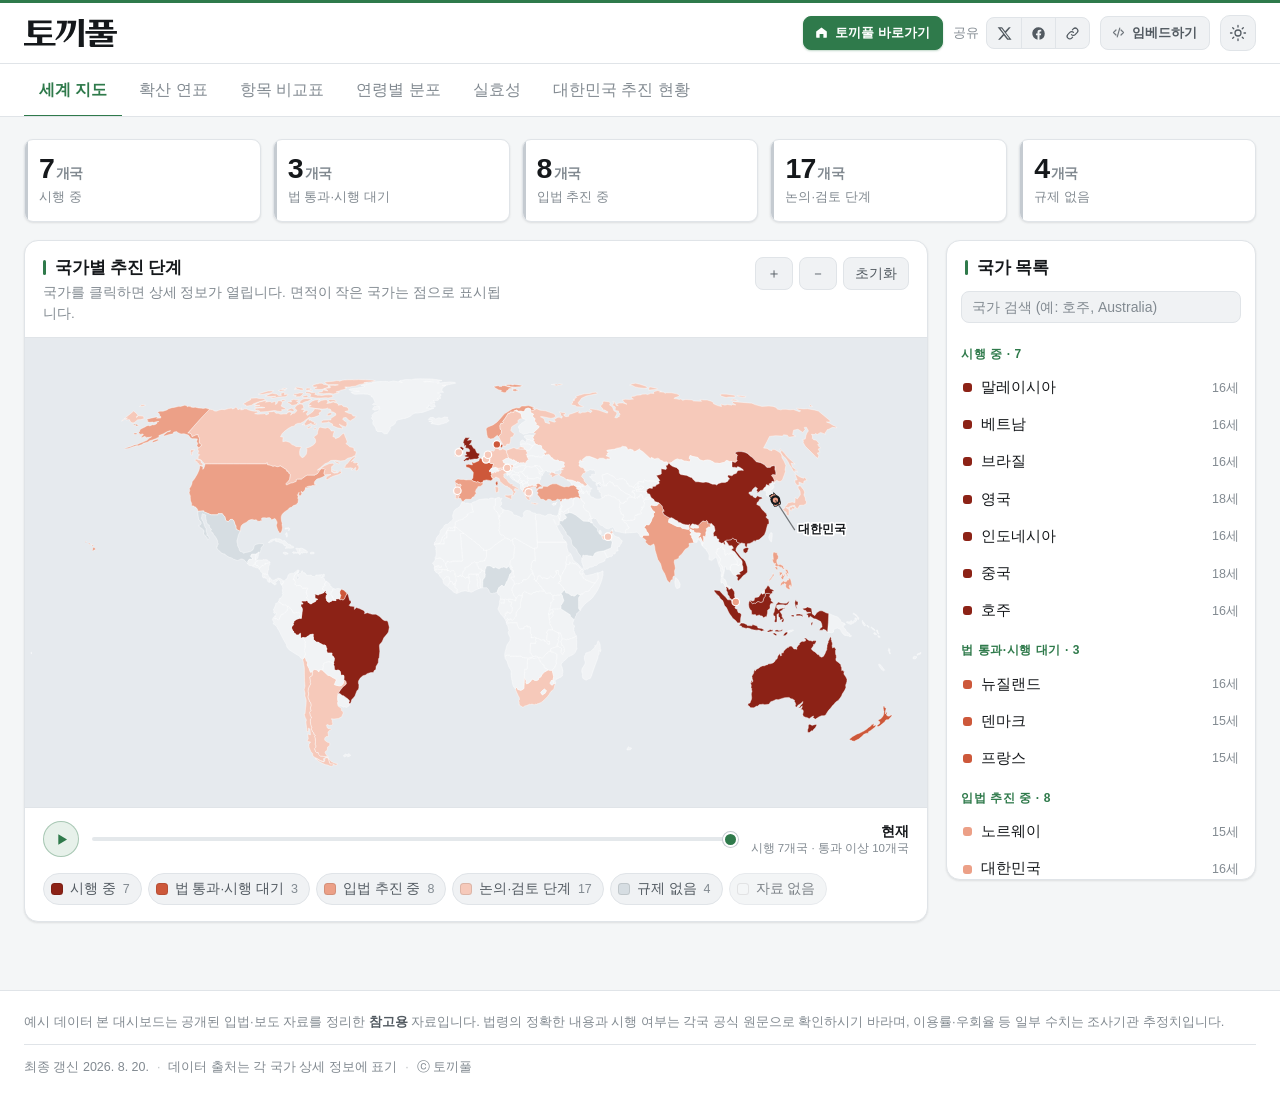
==== commit 71367396: "button change" ====
--- a/index.html
+++ b/index.html
@@ -39,9 +39,9 @@
     </a>
 
     <div class="header-tools">
-      <a class="header-action" id="homeLink" href="#" target="_blank" rel="noopener" title="토끼풀 홈페이지">
+      <a class="header-action" id="homeLink" href="#" target="_blank" rel="noopener" title="토끼풀 바로가기">
         <svg viewBox="0 0 24 24" aria-hidden="true"><path d="M3.5 10.5 12 4l8.5 6.5V19a1.5 1.5 0 0 1-1.5 1.5h-4v-6h-6v6H5A1.5 1.5 0 0 1 3.5 19v-8.5Z"/></svg>
-        토끼풀 홈
+        토끼풀 바로가기
       </a>
       <div class="header-share" id="headerShare"></div>
       <a class="header-action" id="embedLink" href="embed.html" title="기사에 넣을 임베드 코드 만들기">
--- a/css/style.css
+++ b/css/style.css
@@ -292,6 +292,7 @@
 .dot-marker:hover{stroke:var(--text)}
 .country.is-home{stroke:var(--text); stroke-width:1.5; paint-order:stroke}
 .dot-marker.is-home{stroke:var(--text); stroke-width:2.2}
+.home-leader{stroke:var(--text); stroke-width:1.2; opacity:.55; pointer-events:none}
 .home-label{
   font-size:12px; font-weight:750; fill:var(--text); pointer-events:none;
   paint-order:stroke; stroke:var(--surface); stroke-width:3.4; stroke-linejoin:round;
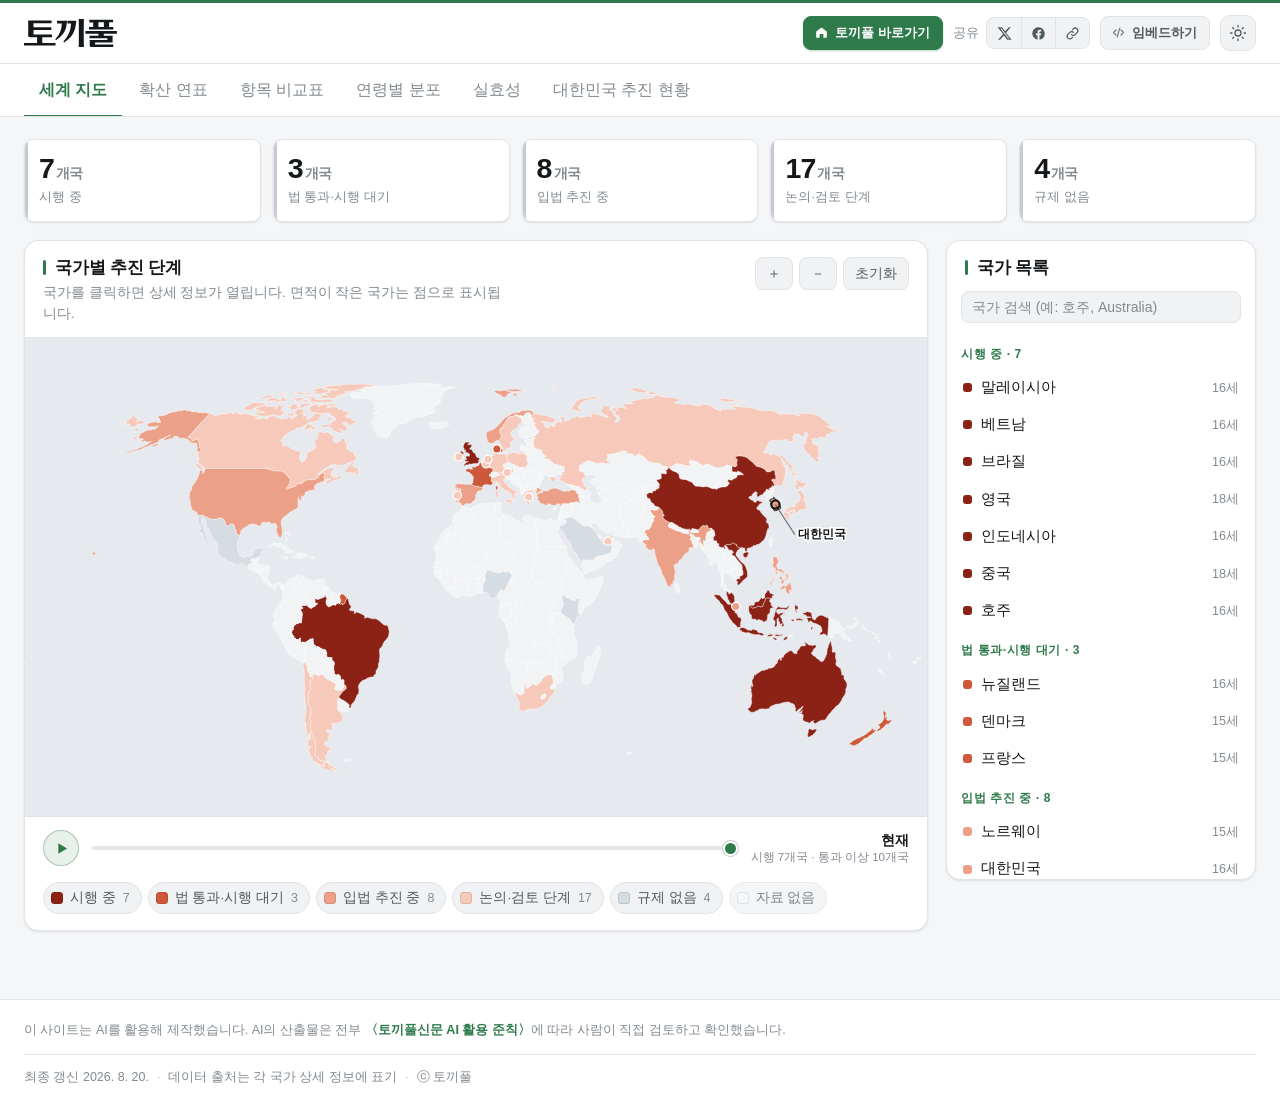
==== commit ce199fe3: "모바일 대응" ====
--- a/index.html
+++ b/index.html
@@ -44,6 +44,7 @@
         토끼풀 바로가기
       </a>
       <div class="header-share" id="headerShare"></div>
+      <div class="header-share-one" id="headerShareOne"></div>
       <a class="header-action" id="embedLink" href="embed.html" title="기사에 넣을 임베드 코드 만들기">
         <svg viewBox="0 0 24 24" aria-hidden="true"><path d="M8 8 4 12l4 4M16 8l4 4-4 4M14 5l-4 14"/></svg>
         임베드하기
@@ -149,6 +150,7 @@
           <thead></thead><tbody></tbody>
         </table>
       </div>
+      <div class="cmp-cards" id="cmpCards" hidden></div>
       <p class="table-foot" id="tableFoot"></p>
     </div>
   </section>
@@ -217,20 +219,14 @@
       </div>
     </div>
 
-    <div class="card">
-      <div class="card-head"><div><h2 class="card-title">주요 쟁점</h2></div></div>
-      <div class="kv-cards" id="koreaIssues"></div>
-    </div>
   </section>
 
 </main>
 
 <footer class="site-footer">
   <div class="footer-inner">
-    <p class="disclaimer" role="note">
-      <span class="disclaimer-tag" id="dataModeBadge">예시 데이터</span>
-      <span id="disclaimerText">본 대시보드는 공개된 입법·보도 자료를 정리한 <b>참고용</b> 자료입니다. 법령의 정확한 내용과 시행 여부는 각국 공식 원문으로 확인하시기 바라며, 이용률·우회율 등 일부 수치는 조사기관 추정치입니다.</span>
-    </p>
+    <p class="ai-note" id="aiNote">이 사이트는 AI를 활용해 제작했습니다. AI의 산출물은 전부 <a href="https://n.tokipul.net/aiprinciple" target="_blank" rel="noopener">〈토끼풀신문 AI 활용 준칙〉</a>에 따라 사람이 직접 검토하고 확인했습니다.</p>
+
     <div class="footer-meta">
       <span id="footerUpdated"></span>
       <span class="footer-sep">·</span>
--- a/css/style.css
+++ b/css/style.css
@@ -147,6 +147,7 @@
 
 .header-tools{margin-left:auto; display:flex; align-items:center; gap:10px; flex-wrap:wrap}
 .header-share{display:inline-flex; align-items:center; gap:7px}
+.header-share-one{display:none}
 .header-action{
   display:inline-flex; align-items:center; gap:6px;
   color:var(--text-2); text-decoration:none; font-size:13px; font-weight:620;
@@ -201,6 +202,19 @@
 .share-btn svg{width:15px; height:15px; display:block}
 .share-btn:hover{background:var(--accent-soft); color:var(--accent)}
 .share-btn.is-done{background:var(--accent-soft); color:var(--accent)}
+
+/* 좁은 화면용 단일 공유 버튼 */
+.share-single{
+  display:inline-flex; align-items:center; gap:8px; cursor:pointer; font-family:inherit;
+  border:1px solid var(--border); border-radius:9px; background:var(--surface-2);
+  color:var(--text-2); font-size:14px; font-weight:650; padding:10px 16px 10px 13px;
+}
+.share-single svg{width:16px; height:16px; display:block; flex:0 0 auto}
+.share-single:active{background:var(--surface-3)}
+.share-single.is-done{
+  color:var(--accent); background:var(--accent-soft);
+  border-color:color-mix(in srgb, var(--accent) 45%, transparent);
+}
 
 .theme-toggle{
   flex:0 0 auto; width:36px; height:36px; border-radius:10px;
@@ -220,7 +234,12 @@
 /* ---------- 탭 ---------- */
 .tabs{
   background:var(--surface); border-bottom:1px solid var(--border);
-  position:sticky; top:var(--header-h, 58px); z-index:55;
+  position:sticky; top:var(--header-h, 58px); z-index:55; position:sticky;
+}
+/* 탭이 넘칠 때 오른쪽에 더 있다는 신호 */
+.tabs::after{
+  content:""; position:absolute; right:0; top:0; bottom:1px; width:34px; pointer-events:none;
+  background:linear-gradient(90deg, transparent, var(--surface) 72%);
 }
 .tabs-inner{
   max-width:var(--maxw); margin:0 auto; padding:0 24px;
@@ -450,7 +469,30 @@
 .cmp-table tbody tr{cursor:pointer}
 .cmp-table tbody tr:hover td{background:var(--surface-2)}
 .cell-wrap{display:block; max-width:290px}
-.table-foot{padding:11px 18px; font-size:13px; color:var(--text-3)}
+.table-foot{
+  display:flex; align-items:center; justify-content:space-between; gap:14px; flex-wrap:wrap;
+  padding:13px 18px 15px; font-size:13px; color:var(--text-3);
+}
+.table-foot-text{flex:1 1 220px; min-width:0}
+.table-more{flex:0 0 auto}
+
+/* 좁은 화면용 국가 카드 */
+.cmp-cards{display:flex; flex-direction:column; gap:8px; padding:12px 15px 4px}
+.cmp-card{
+  appearance:none; font-family:inherit; text-align:left; width:100%; cursor:pointer;
+  background:var(--surface-2); border:1px solid var(--border); border-radius:var(--radius-sm);
+  padding:11px 13px; color:inherit;
+}
+.cmp-card:active{background:var(--surface-3)}
+.cmp-card-top{display:flex; align-items:center; justify-content:space-between; gap:10px}
+.cmp-card-name{display:flex; align-items:center; gap:8px; font-size:15.5px; font-weight:680}
+.cmp-card-facts{
+  margin-top:5px; font-size:13.5px; color:var(--text); font-weight:600;
+  font-variant-numeric:tabular-nums;
+}
+.cmp-card-scope{margin-top:4px; font-size:13px; color:var(--text-2)}
+.cmp-card-meta{margin-top:6px; font-size:12px; color:var(--text-3)}
+
 .mini-flag{margin-right:6px}
 
 /* ---------- 연령 분포 ---------- */
@@ -488,6 +530,16 @@
   margin-top:10px; padding-top:10px; border-top:2px solid var(--border-strong);
   text-align:center; font-size:14px; font-weight:700;
 }
+
+/* 좁은 화면용 — 연령별 묶음 목록 */
+.age-rows{display:flex; flex-direction:column; gap:18px; padding:12px 0 6px}
+.age-row-head{
+  display:flex; align-items:baseline; gap:9px; margin-bottom:9px;
+  font-size:15px; font-weight:730;
+}
+.age-row-head span:last-child{font-size:12.5px; font-weight:650; color:var(--accent)}
+.age-row-blocks{display:flex; flex-wrap:wrap; gap:5px}
+.age-rows .age-block{width:auto; padding:8px 12px; font-size:13.5px}
 
 /* ---------- 실효성 ---------- */
 .kv-cards{display:grid; grid-template-columns:repeat(auto-fill,minmax(268px,1fr)); gap:13px; padding:4px 18px 20px}
@@ -515,6 +567,7 @@
 .bill-step.done{color:var(--text-2); font-weight:600}
 .bill-step.current .bar{background:var(--accent)}
 .bill-step.current{color:var(--accent); font-weight:700}
+.bill-current{display:none}
 
 .poll-list{padding:2px 18px 18px; display:flex; flex-direction:column; gap:14px}
 .poll{border-bottom:1px solid var(--border); padding-bottom:13px}
@@ -641,11 +694,12 @@
 /* ---------- 푸터 ---------- */
 .site-footer{border-top:1px solid var(--border); background:var(--surface); margin-top:8px}
 .footer-inner{max-width:var(--maxw); margin:0 auto; padding:20px 24px 26px}
-.footer-inner .disclaimer{
-  font-size:13px; line-height:1.62; color:var(--text-3); max-width:none;
-  border-left:0; padding-left:0; margin-bottom:12px;
-}
-.footer-inner .disclaimer b{color:var(--text-2); font-weight:600}
+.footer-inner .ai-note{
+  font-size:12.5px; line-height:1.62; color:var(--text-3);
+  margin:0 0 14px;
+}
+.footer-inner .ai-note a{color:var(--accent); text-decoration:none; font-weight:600}
+.footer-inner .ai-note a:hover{text-decoration:underline}
 .footer-meta{
   display:flex; gap:8px; flex-wrap:wrap; font-size:12.5px; color:var(--text-3);
   padding-top:12px; border-top:1px solid var(--border);
@@ -655,24 +709,85 @@
 .empty{padding:40px 18px; text-align:center; color:var(--text-3); font-size:14.5px}
 
 @media (max-width:760px){
-  .header-inner{padding:11px 16px; gap:10px}
-  .header-tools{gap:7px}
-  .header-action{padding:6px 10px 6px 8px; font-size:12.5px}
-  .header-action span{display:none}
-  .header-share .share-label{display:none}
+  /* 헤더 — 로고·바로가기·테마만 남기고 공유/임베드는 푸터로 */
+  .header-inner{padding:10px 14px; gap:9px}
+  .header-tools{gap:8px}
+  .header-share, #embedLink, #homeLink{display:none}
+  .header-share-one{display:inline-flex}
+
+  .footer-inner{padding:18px 16px 24px}
+  .m-share .share-single{padding:9px 14px 9px 12px; font-size:13.5px}
+  .share-single{padding:8px 14px 8px 11px; font-size:13.5px}
+
   .tabs{top:auto; position:static}
-  .tabs-inner{padding:0 16px}
-  main{padding:16px 16px 48px}
-  .modal-body{padding:22px 20px 24px}
+  .tabs-inner{padding:0 14px}
+  .tab{padding:12px 12px 11px; font-size:15px}
+  main{padding:14px 14px 44px}
+
+  .card-head{padding:15px 15px 11px}
+  .stat-row{grid-template-columns:1fr 1fr; gap:8px; margin-bottom:14px}
+  .stat{padding:11px 12px}
+  .stat-num{font-size:24px}
+  .stat-label{font-size:12.5px}
+
+  /* 지도 — 세로 여백을 줄이고 조작 버튼을 키움 */
+  .map-tools{gap:7px}
+  .btn-ghost{padding:8px 13px}
+  .map-player{padding:12px 15px 2px}
+  .legend{padding:11px 15px 15px; gap:7px}
+  .legend-item{padding:6px 12px 6px 8px}
+  .side-card{max-height:none}
+  .side-list{max-height:340px}
+
+  /* 표는 카드로 대체 */
+  .table-scroll{display:none}
+  .table-tools{width:100%}
+  .table-tools input{width:100%}
+  .table-tools select{flex:1 1 0; min-width:0}
+  .table-foot{padding:12px 15px 16px}
+  .table-more{width:100%; padding:10px 12px}
+
+  /* 팝업은 전체 화면 시트로 */
+  .modal-backdrop{padding:0; align-items:stretch}
+  .modal{
+    width:100%; max-width:none; height:100%; max-height:100%;
+    border-radius:0; border:0; animation:sheet .2s cubic-bezier(.2,.8,.3,1);
+  }
+  .modal-body{padding:20px 16px 32px}
   .m-name{font-size:24px}
-  .stat-row{gap:9px}
-}
-
-/* 아주 좁은 화면에서는 헤더 버튼을 아이콘만 남깁니다(레이블은 title/스크린리더용으로 유지). */
-@media (max-width:600px){
-  .header-action{font-size:0; gap:0; padding:7px 9px}
-  .header-action svg{width:16px; height:16px; opacity:1}
-}
+  .m-summary{font-size:15.5px; padding-left:12px}
+
+  /* 법안 단계 — 라벨이 두 줄로 깨지지 않게 */
+  .bill-list, .poll-list, .kv-cards, .bill{padding-left:0; padding-right:0}
+  .bill-list{padding:2px 15px 16px}
+  .bill-steps{gap:3px}
+  .bill-step{font-size:0}
+  .bill-step .bar{height:6px; margin-bottom:0}
+  .bill-current{
+    display:block; margin-top:9px; font-size:12.5px; font-weight:650; color:var(--accent);
+  }
+
+  .kv-cards, .age-scroll{padding-left:15px; padding-right:15px}
+  .timeline{padding:4px 15px 18px}
+  .chart-wrap{padding:4px 6px 10px}
+}
+@keyframes sheet{from{opacity:0; transform:translateY(16px)}to{opacity:1; transform:none}}
+
+/* 아주 좁은 화면 */
+@media (max-width:400px){
+  .header-inner{padding:10px 12px}
+  .header-share-one .share-single{padding:8px 11px 8px 9px; font-size:13px; gap:6px}
+  main{padding:12px 12px 40px}
+  .stat{padding:10px 11px}
+  .stat-num{font-size:22px}
+  .stat-label{font-size:12px}
+}
+
+@media (max-width:330px){
+  .header-share-one .share-single span{display:none}
+  .header-share-one .share-single{padding:8px 10px; gap:0}
+}
+
 
 /* ===========================================================
    임베드 모드 — 기사 페이지의 iframe 안에서 표시될 때
@@ -722,6 +837,9 @@
 .embed-credit-link:hover{text-decoration:underline}
 .embed-credit-note{line-height:1.5}
 .embed-credit-note b{color:var(--text-2); font-weight:600}
+.embed-credit-ai{margin-top:5px; padding-top:5px; border-top:1px solid var(--border)}
+.embed-credit-ai a{color:var(--accent); text-decoration:none; font-weight:600}
+.embed-credit-ai a:hover{text-decoration:underline}
 
 /* 짧은 iframe 안에서는 팝업을 전체 화면 시트처럼 */
 :root[data-embed] .modal-backdrop{padding:0}
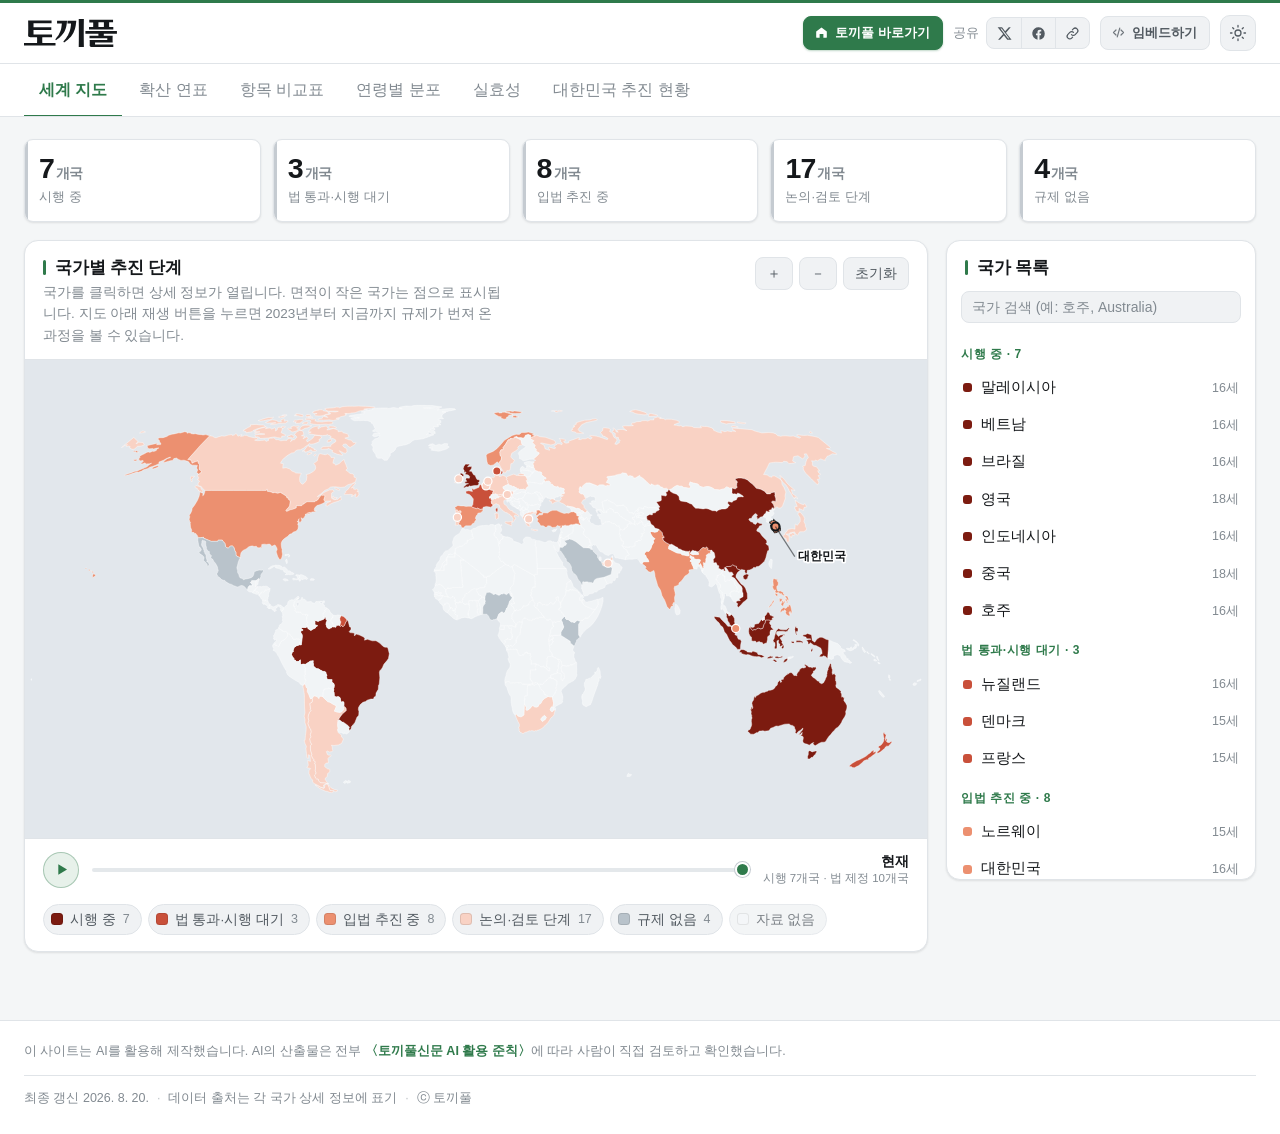
==== commit d703d96f: "컬러 개선" ====
--- a/index.html
+++ b/index.html
@@ -79,7 +79,7 @@
         <div class="card-head">
           <div>
             <h2 class="card-title">국가별 추진 단계</h2>
-            <p class="card-sub">국가를 클릭하면 상세 정보가 열립니다. 면적이 작은 국가는 점으로 표시됩니다.</p>
+            <p class="card-sub" id="mapSub">국가를 클릭하면 상세 정보가 열립니다. 면적이 작은 국가는 점으로 표시됩니다.</p>
           </div>
           <div class="map-tools">
             <button class="btn-ghost" id="mapZoomIn"  type="button" aria-label="확대">＋</button>
--- a/css/style.css
+++ b/css/style.css
@@ -22,25 +22,25 @@
   --shadow-lg:0 24px 60px rgba(16,20,24,.20), 0 4px 12px rgba(16,20,24,.10);
 
   /* 추진 단계 순서형 램프 (연함 → 진함) */
-  --st-none:#D6DDE2;
-  --st-debate:#F6C9BA;
-  --st-bill:#ECA087;
-  --st-passed:#CD583A;
-  --st-enforced:#8C2216;
-  --st-nodata:#F1F3F5;
-
-  --st-none-ink:#4B535A;
-  --st-debate-ink:#7B2E1B;
-  --st-bill-ink:#3B1206;
+  --st-none:#B9C3CB;
+  --st-debate:#F9D2C4;
+  --st-bill:#EC9070;
+  --st-passed:#C9503A;
+  --st-enforced:#7C1B10;
+  --st-nodata:#F1F4F6;
+
+  --st-none-ink:#333B42;
+  --st-debate-ink:#5E2416;
+  --st-bill-ink:#3A1206;
   --st-passed-ink:#FFFFFF;
   --st-enforced-ink:#FFFFFF;
 
   /* 여론조사 막대 — 찬반을 붉은색/회색으로 구분 */
-  --poll-pro:#CD583A;      --poll-pro-ink:#FFFFFF;
+  --poll-pro:#C9503A;      --poll-pro-ink:#FFFFFF;
   --poll-con:#A7B0B7;      --poll-con-ink:#15181B;
 
   --map-stroke:#FFFFFF;
-  --map-sea:#E6EAEE;
+  --map-sea:#E2E7EC;
   --grid:#E3E7EA;
 
   --ok:#2F7A4B;
@@ -74,20 +74,21 @@
     --shadow-md:0 4px 14px rgba(0,0,0,.45);
     --shadow-lg:0 24px 60px rgba(0,0,0,.6);
 
-    --st-none:#363D43;
-    --st-debate:#7C3B2C;
-    --st-bill:#A75440;
-    --st-passed:#D46A4C;
-    --st-enforced:#F0705A;
-    --st-nodata:#1D2126;
-
-    --st-none-ink:#C4CAD0;
-    --st-debate-ink:#F7D8CD;
-    --st-bill-ink:#1B0A05;
-    --st-passed-ink:#1C0B05;
-    --st-enforced-ink:#210C07;
-
-    --poll-pro:#D46A4C;      --poll-pro-ink:#1C0B05;
+    /* 라이트 모드와 같은 방향 — 단계가 올라갈수록 진한 색 */
+    --st-none:#363E45;
+    --st-debate:#E3BFB2;
+    --st-bill:#DA8568;
+    --st-passed:#C04D37;
+    --st-enforced:#9E2415;
+    --st-nodata:#1B1F23;
+
+    --st-none-ink:#C9D0D6;
+    --st-debate-ink:#1A1210;
+    --st-bill-ink:#1A1210;
+    --st-passed-ink:#FFFFFF;
+    --st-enforced-ink:#FFFFFF;
+
+    --poll-pro:#C04D37;      --poll-pro-ink:#FFFFFF;
     --poll-con:#5C666E;      --poll-con-ink:#EDEFF1;
 
     --map-stroke:#101215;
@@ -107,9 +108,9 @@
   --shadow-sm:0 1px 2px rgba(0,0,0,.4);
   --shadow-md:0 4px 14px rgba(0,0,0,.45);
   --shadow-lg:0 24px 60px rgba(0,0,0,.6);
-  --st-none:#363D43; --st-debate:#7C3B2C; --st-bill:#A75440; --st-passed:#D46A4C; --st-enforced:#F0705A; --st-nodata:#1D2126;
-  --st-none-ink:#C4CAD0; --st-debate-ink:#F7D8CD; --st-bill-ink:#1B0A05; --st-passed-ink:#1C0B05; --st-enforced-ink:#210C07;
-  --poll-pro:#D46A4C; --poll-pro-ink:#1C0B05;
+  --st-none:#363E45; --st-debate:#E3BFB2; --st-bill:#DA8568; --st-passed:#C04D37; --st-enforced:#9E2415; --st-nodata:#1B1F23;
+  --st-none-ink:#C9D0D6; --st-debate-ink:#1A1210; --st-bill-ink:#1A1210; --st-passed-ink:#FFFFFF; --st-enforced-ink:#FFFFFF;
+  --poll-pro:#C04D37; --poll-pro-ink:#FFFFFF;
   --poll-con:#5C666E; --poll-con-ink:#EDEFF1;
   --map-stroke:#101215; --map-sea:#14181B; --grid:#2A3036;
   --ok:#6FC08A; --warn:#E0866B; --bad:#EE7A63;
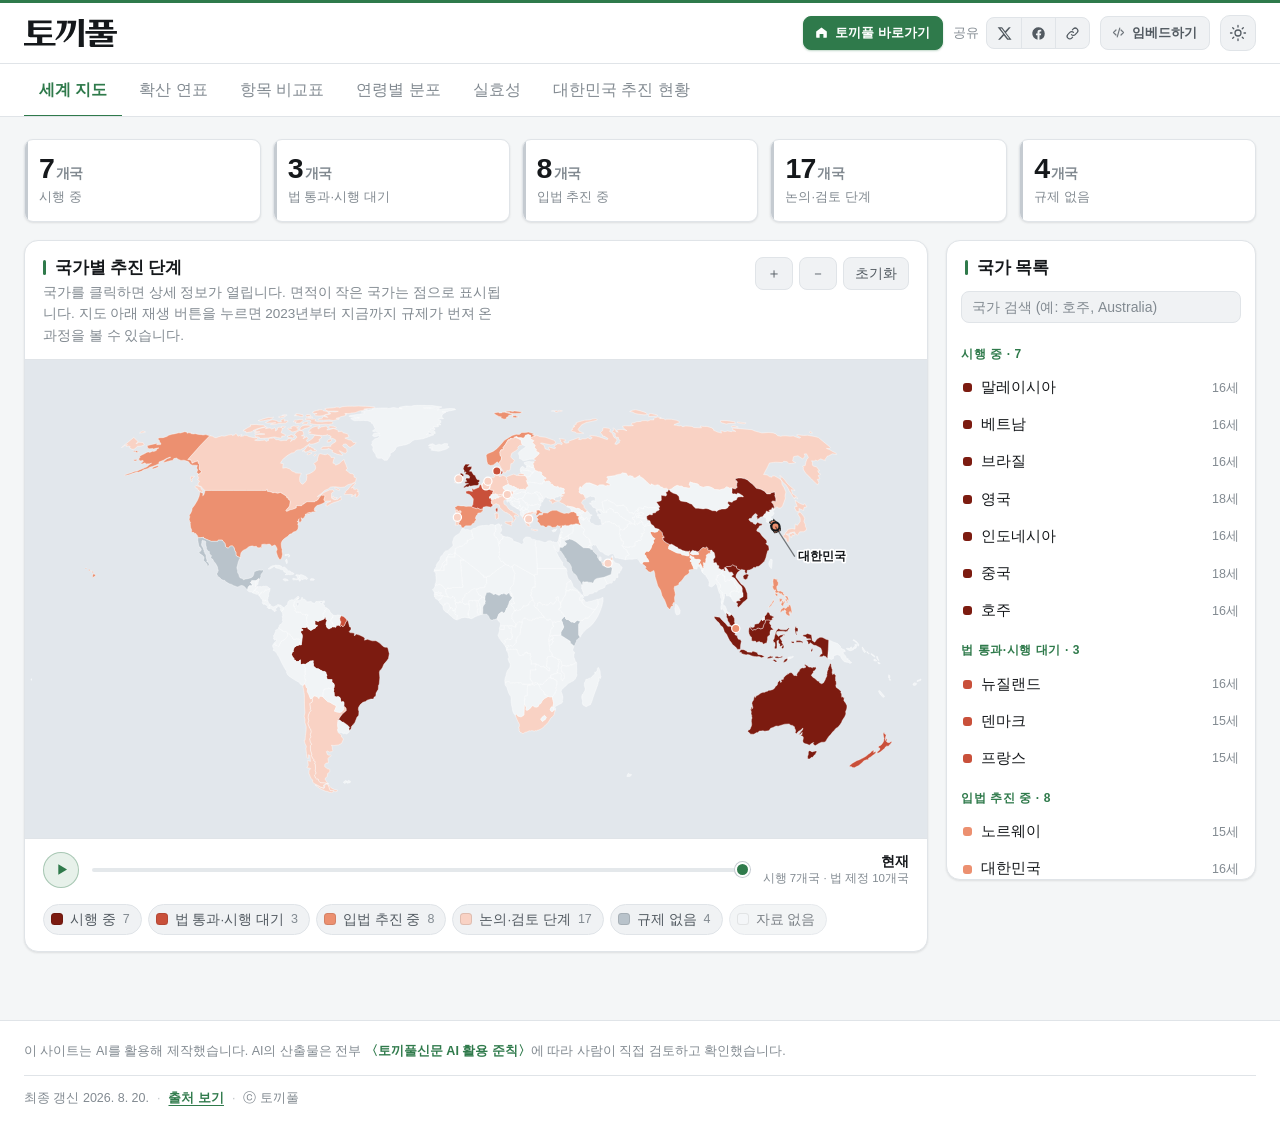
==== commit c3a0d8a9: "출처 표기방식 개선" ====
--- a/index.html
+++ b/index.html
@@ -230,7 +230,7 @@
     <div class="footer-meta">
       <span id="footerUpdated"></span>
       <span class="footer-sep">·</span>
-      <span>데이터 출처는 각 국가 상세 정보에 표기</span>
+      <button class="footer-link" id="sourcesBtn" type="button">출처 보기</button>
       <span class="footer-sep">·</span>
       <span>ⓒ 토끼풀</span>
     </div>
@@ -251,6 +251,7 @@
 <script src="js/sample-data.js?v=1"></script>
 <script src="js/util.js?v=1"></script>
 <script src="js/share.js?v=1"></script>
+<script src="js/sources.js?v=1"></script>
 <script src="js/embed.js?v=1"></script>
 <script src="js/data.js?v=1"></script>
 <script src="js/charts.js?v=1"></script>
--- a/css/style.css
+++ b/css/style.css
@@ -706,6 +706,21 @@
   padding-top:12px; border-top:1px solid var(--border);
 }
 .footer-sep{opacity:.5}
+.footer-link{
+  appearance:none; background:none; border:0; padding:0; cursor:pointer;
+  font:inherit; font-size:12.5px; font-weight:650; color:var(--accent);
+  text-decoration:underline; text-underline-offset:3px;
+}
+.footer-link:hover{color:var(--text)}
+
+/* 출처 보기 팝업 */
+.src-countries{display:flex; flex-direction:column; gap:14px; margin-top:2px}
+.src-country-name{
+  appearance:none; background:none; border:0; padding:0 0 5px; cursor:pointer; font:inherit;
+  display:flex; align-items:center; gap:8px; font-size:14.5px; font-weight:680; color:var(--text);
+}
+.src-country-name:hover{color:var(--accent)}
+.src-country .m-sources{padding-left:17px}
 
 .empty{padding:40px 18px; text-align:center; color:var(--text-3); font-size:14.5px}
 
